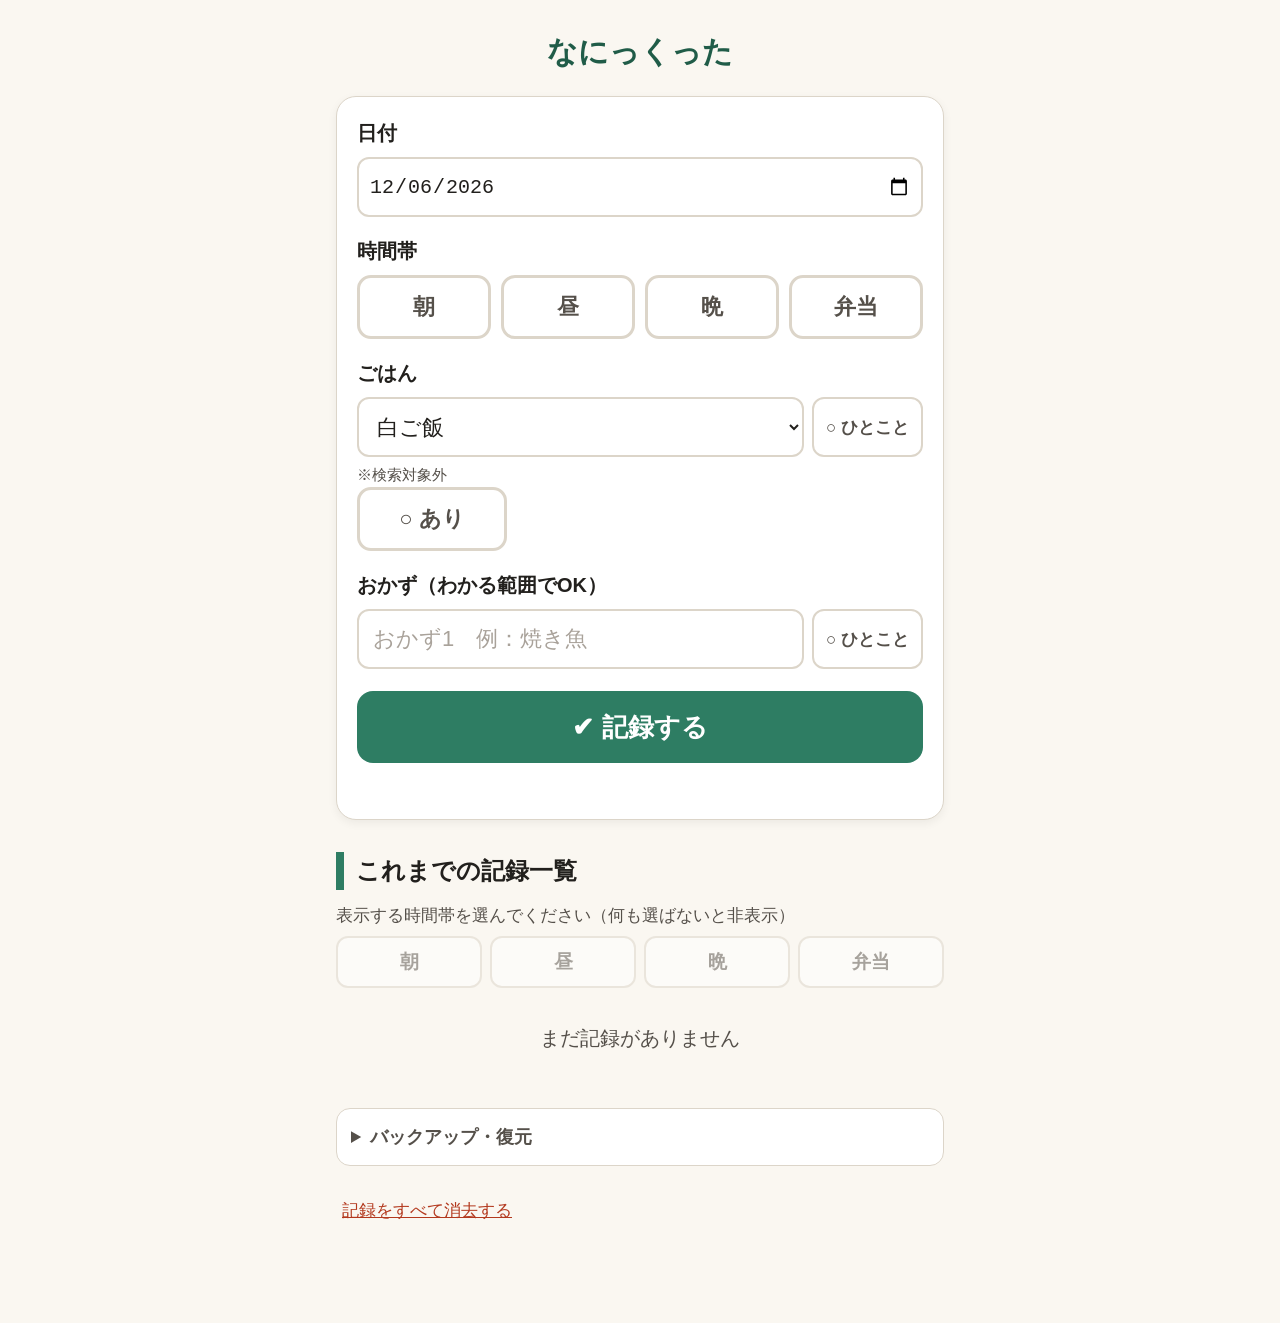
==== nanikutta-v3-complete.html @ 4a0e4718 "Add files via upload" ====
<!DOCTYPE html>
<html lang="ja">
<head>
  <meta charset="UTF-8">
  <meta name="viewport" content="width=device-width, initial-scale=1.0, maximum-scale=1.0, viewport-fit=cover">
  <title>なにっくった</title>
  <meta name="apple-mobile-web-app-capable" content="yes">
  <meta name="mobile-web-app-capable" content="yes">
  <meta name="apple-mobile-web-app-status-bar-style" content="black-translucent">
  <meta name="apple-mobile-web-app-title" content="なにっくった">
  <meta name="theme-color" content="#2E7D63">
  <link rel="apple-touch-icon" href="[data-uri]">
  <style>
:root{
  --bg:#FAF7F1;--ink:#22201D;--ink-soft:#55504A;--card:#FFFFFF;--line:#DCD5C9;--primary:#2E7D63;--primary-dark:#205C48;--danger:#B3391E;--dup-bg:#FFC24D;--dup-ink:#4A3300;
  --asa-bg:#FFE9D2;--asa-ink:#A85B12;--hiru-bg:#DCEFFB;--hiru-ink:#1673A8;--ban-bg:#E7E0F5;--ban-ink:#5A4197;--bento-bg:#E2F3D8;--bento-ink:#3E751F;
}
*{box-sizing:border-box}.hidden{display:none!important}
body{margin:0;background:var(--bg);color:var(--ink);font-family:"BIZ UDGothic","Hiragino Maru Gothic ProN","Yu Gothic","Hiragino Sans",sans-serif;font-size:20px;line-height:1.6;padding-bottom:60px;overflow-x:hidden}
.app{max-width:640px;margin:0 auto;padding:20px 16px 40px}h1{font-size:30px;text-align:center;margin:8px 0 20px;color:var(--primary-dark)}h2{font-size:24px;margin:32px 0 12px;border-left:8px solid var(--primary);padding-left:12px}
.card{background:var(--card);border:1px solid var(--line);border-radius:20px;padding:20px;box-shadow:0 3px 10px rgba(0,0,0,.06)}label{display:block;font-size:20px;font-weight:bold;margin:18px 0 8px}label:first-of-type{margin-top:0}
input[type="date"]{width:100%;max-width:100%;box-sizing:border-box;-webkit-appearance:none;appearance:none;font-size:20px;padding:14px 10px;min-height:60px;border-radius:12px;border:2px solid var(--line);background:#fff;color:var(--ink)}
.period-row,.toggle-row,.filter-row{display:flex;gap:10px}.period-btn,.toggle-btn{flex:1;min-height:64px;font-size:22px;font-weight:bold;border-radius:14px;border:3px solid var(--line);background:#fff;color:var(--ink-soft);cursor:pointer}
.period-btn[data-period="朝"].active{background:var(--asa-bg);border-color:var(--asa-ink);color:var(--asa-ink)}.period-btn[data-period="昼"].active{background:var(--hiru-bg);border-color:var(--hiru-ink);color:var(--hiru-ink)}.period-btn[data-period="晩"].active{background:var(--ban-bg);border-color:var(--ban-ink);color:var(--ban-ink)}.period-btn[data-period="弁当"].active{background:var(--bento-bg);border-color:var(--bento-ink);color:var(--bento-ink)}
.toggle-btn::before{content:"○ "}.toggle-btn.active{background:#DCEEE6;border-color:var(--primary);color:var(--primary-dark)}.toggle-btn.active::before{content:"✔ "}
.dish-entry{margin-bottom:10px}.dish-main-row{display:grid;grid-template-columns:minmax(0,1fr) auto;gap:8px;align-items:start}.item-input{width:100%;font-size:22px;padding:14px;min-height:60px;border-radius:12px;border:2px solid var(--line);margin-bottom:0;background:#fff;color:var(--ink)}.item-input::placeholder{color:#A9A29A}
.comment-toggle{min-height:60px;padding:0 12px;border-radius:12px;border:2px solid var(--line);background:#fff;color:var(--ink-soft);font-size:17px;font-weight:bold;white-space:nowrap;cursor:pointer}.comment-toggle::before{content:"○ "}.comment-toggle.active{background:#EAF5F0;border-color:var(--primary);color:var(--primary-dark)}.comment-toggle.active::before{content:"✔ "}.dish-comment-input{margin-top:8px;background:#FFFDF8;font-size:19px;min-height:54px}
.save-btn{width:100%;min-height:72px;font-size:26px;font-weight:bold;color:#fff;background:var(--primary);border:none;border-radius:16px;margin-top:12px;cursor:pointer}.save-btn:active{background:var(--primary-dark)}.save-btn:disabled{opacity:.7}.error-msg{color:var(--danger);font-size:20px;font-weight:bold;text-align:center;margin-top:10px;min-height:26px}
.storage-warn{background:#FDECEA;border:2px solid var(--danger);color:#7A2712;font-size:18px;font-weight:bold;border-radius:12px;padding:12px 16px;margin-bottom:16px;text-align:center}.record-list{margin-top:12px}.empty-msg{text-align:center;color:var(--ink-soft);font-size:20px;padding:20px}.filter-label{font-size:17px;color:var(--ink-soft);margin:0 0 6px}.filter-row{gap:8px;margin:0 0 14px}.filter-btn{flex:1;min-height:52px;font-size:19px;font-weight:bold;border-radius:12px;border:2px solid var(--line);background:#fff;color:var(--ink-soft);opacity:.5;cursor:pointer}.filter-btn.active{opacity:1}.filter-btn[data-period="朝"].active{background:var(--asa-bg);border-color:var(--asa-ink);color:var(--asa-ink)}.filter-btn[data-period="昼"].active{background:var(--hiru-bg);border-color:var(--hiru-ink);color:var(--hiru-ink)}.filter-btn[data-period="晩"].active{background:var(--ban-bg);border-color:var(--ban-ink);color:var(--ban-ink)}.filter-btn[data-period="弁当"].active{background:var(--bento-bg);border-color:var(--bento-ink);color:var(--bento-ink)}
.day-block{margin-bottom:2px}.more-btn{display:block;width:100%;min-height:54px;font-size:18px;font-weight:bold;color:var(--primary-dark);background:#fff;border:2px dashed var(--primary);border-radius:12px;margin:4px 0 18px;cursor:pointer}.record-card,.history-record{background:var(--card);border:1px solid var(--line);border-radius:16px;padding:16px;margin-bottom:14px}.record-head,.history-date-row{display:flex;align-items:center;justify-content:space-between;margin-bottom:10px;gap:8px}.record-date,.history-date{font-size:21px;font-weight:bold}.record-actions{display:flex;align-items:center;gap:8px}.period-tag{font-size:18px;font-weight:bold;padding:4px 14px;border-radius:999px}.period-tag.朝{background:var(--asa-bg);color:var(--asa-ink)}.period-tag.昼{background:var(--hiru-bg);color:var(--hiru-ink)}.period-tag.晩{background:var(--ban-bg);color:var(--ban-ink)}.period-tag.弁当{background:var(--bento-bg);color:var(--bento-ink)}
.item-chips{display:flex;flex-wrap:wrap;gap:8px;align-items:flex-start}.dish-chip-group{display:flex;flex-direction:column;align-items:flex-start;gap:4px}.chip{font-size:20px;padding:8px 14px;border-radius:10px;background:#F2EEE6;border:1px solid var(--line)}button.chip{color:inherit;font-family:inherit;line-height:inherit;cursor:pointer;text-align:left}button.chip:focus-visible{outline:3px solid var(--primary);outline-offset:2px}.chip.dup{background:var(--dup-bg);color:var(--dup-ink);border-color:#C88A00;font-weight:bold}.dup-badge{display:inline-block;font-size:15px;background:var(--dup-ink);color:#fff;border-radius:6px;padding:1px 6px;margin-left:6px;vertical-align:middle}.dish-inline-comment{font-size:16px;color:var(--ink-soft);max-width:240px;padding-left:4px}.record-comment{margin-top:10px;font-size:18px;color:var(--ink-soft);background:#F2EEE6;border-radius:10px;padding:8px 12px}.legacy-comment{opacity:.8}
.history-record{border-left:5px solid var(--primary)}.history-dish{font-size:24px;font-weight:bold;margin-top:4px}.history-comment{font-size:19px;color:var(--ink-soft);background:#F2EEE6;border-radius:10px;padding:8px 12px;margin-top:8px}.edit-btn,.del-btn{min-height:44px;font-size:17px;border-radius:10px;padding:0 12px;cursor:pointer}.edit-btn{font-weight:bold;color:var(--primary-dark);background:#EAF5F0;border:1px solid var(--primary)}.del-btn{color:var(--ink-soft);background:#fff;border:1px solid var(--line)}
.cancel-edit-link{display:block;text-align:center;margin-top:10px;font-size:18px;color:var(--primary-dark);background:none;border:none;text-decoration:underline;cursor:pointer}.danger-link{display:block;text-align:center;margin-top:32px;font-size:17px;color:var(--danger);background:none;border:none;text-decoration:underline;cursor:pointer}.history-panel{background:#EAF5F0;border:2px solid var(--primary);border-radius:14px;padding:14px;margin-bottom:14px;text-align:center}.history-title{font-size:22px;font-weight:bold;margin-bottom:10px}.back-btn,.tool-btn{min-height:52px;font-size:18px;font-weight:bold;color:var(--primary-dark);background:#fff;border:2px solid var(--primary);border-radius:12px;padding:8px 14px;cursor:pointer}
.data-tools{margin-top:34px;padding:14px;border:1px solid var(--line);border-radius:14px;background:var(--card);color:var(--ink-soft)}.data-tools summary{font-size:18px;font-weight:bold;cursor:pointer}.data-tools p{font-size:16px;margin:10px 0}.data-tool-buttons{display:flex;gap:10px}.data-tool-buttons .tool-btn{flex:1}.visually-hidden{position:absolute;width:1px;height:1px;padding:0;margin:-1px;overflow:hidden;clip:rect(0,0,0,0);white-space:nowrap;border:0}
.toast{position:fixed;left:50%;bottom:40px;transform:translateX(-50%) translateY(20px);background:var(--primary-dark);color:#fff;font-size:26px;font-weight:bold;padding:20px 36px;border-radius:18px;box-shadow:0 6px 20px rgba(0,0,0,.25);opacity:0;pointer-events:none;transition:all .25s ease;z-index:100}.toast.show{opacity:1;transform:translateX(-50%) translateY(0)}.modal-overlay{position:fixed;inset:0;background:rgba(0,0,0,.45);display:flex;align-items:center;justify-content:center;padding:20px;z-index:200}.modal-box{background:#fff;border-radius:20px;padding:28px 24px;max-width:420px;width:100%;text-align:center;box-shadow:0 10px 30px rgba(0,0,0,.3)}.modal-text{font-size:22px;font-weight:bold;margin-bottom:20px}.modal-btns{display:flex;gap:10px}.modal-btn{flex:1;min-height:60px;font-size:21px;font-weight:bold;border-radius:14px;cursor:pointer}.modal-btn.cancel{background:#fff;color:var(--ink-soft);border:2px solid var(--line)}.modal-btn.danger{background:var(--danger);color:#fff;border:none}
@media(max-width:480px){.app{padding-left:12px;padding-right:12px}.record-head{align-items:flex-start}.record-actions{flex-wrap:wrap;justify-content:flex-end}.period-row,.filter-row{gap:6px}.period-btn{min-width:0;font-size:20px}.data-tool-buttons{flex-direction:column}.dish-main-row{grid-template-columns:minmax(0,1fr) 96px}.comment-toggle{font-size:15px;padding:0 8px}}

/* V3 additions */
.select-input{appearance:auto;-webkit-appearance:menulist;background:#fff}.mini-note{font-size:15px;color:var(--ink-soft);margin-top:6px}.miso-row{display:grid;grid-template-columns:150px minmax(0,1fr);gap:8px;align-items:start}.miso-input{margin:0}.rice-entry{margin-bottom:0}
@media(max-width:480px){.miso-row{grid-template-columns:1fr}.miso-row .toggle-btn{width:100%}.mini-note{font-size:14px}}

</style>
</head>
<body>
  <main class="app">
    <h1>なにっくった</h1>
    <div class="storage-warn hidden" id="storageWarn">⚠ この環境では記録を保存できません。ページを開いている間だけ記録が見られます（閉じると消えます）</div>

    <section class="card" id="inputCard">
      <label for="dateInput">日付</label>
      <input type="date" id="dateInput">

      <label>時間帯</label>
      <div class="period-row">
        <button type="button" class="period-btn" data-period="朝">朝</button>
        <button type="button" class="period-btn" data-period="昼">昼</button>
        <button type="button" class="period-btn" data-period="晩">晩</button>
        <button type="button" class="period-btn" data-period="弁当">弁当</button>
      </div>

      <label for="riceSelect">ごはん</label>
      <div class="dish-entry rice-entry">
        <div class="dish-main-row">
          <select id="riceSelect" class="item-input select-input">
            <option value="白ご飯" selected>白ご飯</option>
            <option value="なし">なし</option>
            <option value="チャーハン">チャーハン</option>
            <option value="オムライス">オムライス</option>
            <option value="おかゆ">おかゆ</option>
            <option value="おじや">おじや</option>
            <option value="赤飯">赤飯</option>
          </select>
          <button type="button" class="comment-toggle" id="riceCommentToggle" aria-expanded="false">ひとこと</button>
        </div>
        <input type="text" class="item-input dish-comment-input hidden" id="riceComment" placeholder="ごはんへのひとこと">
      </div>
      <div class="mini-note" id="riceExcludedNote">※検索対象外</div>

      <div class="miso-row">
        <button type="button" class="toggle-btn" id="toggleMiso">あり</button>
        <input type="text" class="item-input miso-input hidden" id="misoIngredients" placeholder="具　例：わかめ、豆腐、ねぎ">
      </div>
      <div class="mini-note hidden" id="misoExcludedNote">※検索対象外</div>

      <label>おかず（わかる範囲でOK）</label>
      <div id="dishInputs">
        <div class="dish-entry" data-index="0">
          <div class="dish-main-row">
            <input type="text" class="item-input dish-name-input" id="dish0" placeholder="おかず1　例：焼き魚">
            <button type="button" class="comment-toggle" data-index="0" aria-expanded="false">ひとこと</button>
          </div>
          <input type="text" class="item-input dish-comment-input hidden" id="dishComment0" placeholder="この料理へのひとこと">
        </div>
        <div class="dish-entry hidden" data-index="1"><div class="dish-main-row"><input type="text" class="item-input dish-name-input" id="dish1" placeholder="おかず2"><button type="button" class="comment-toggle" data-index="1" aria-expanded="false">ひとこと</button></div><input type="text" class="item-input dish-comment-input hidden" id="dishComment1" placeholder="この料理へのひとこと"></div>
        <div class="dish-entry hidden" data-index="2"><div class="dish-main-row"><input type="text" class="item-input dish-name-input" id="dish2" placeholder="おかず3"><button type="button" class="comment-toggle" data-index="2" aria-expanded="false">ひとこと</button></div><input type="text" class="item-input dish-comment-input hidden" id="dishComment2" placeholder="この料理へのひとこと"></div>
        <div class="dish-entry hidden" data-index="3"><div class="dish-main-row"><input type="text" class="item-input dish-name-input" id="dish3" placeholder="おかず4"><button type="button" class="comment-toggle" data-index="3" aria-expanded="false">ひとこと</button></div><input type="text" class="item-input dish-comment-input hidden" id="dishComment3" placeholder="この料理へのひとこと"></div>
        <div class="dish-entry hidden" data-index="4"><div class="dish-main-row"><input type="text" class="item-input dish-name-input" id="dish4" placeholder="おかず5"><button type="button" class="comment-toggle" data-index="4" aria-expanded="false">ひとこと</button></div><input type="text" class="item-input dish-comment-input hidden" id="dishComment4" placeholder="この料理へのひとこと"></div>
      </div>

      <button type="button" class="save-btn" id="saveBtn">✔ 記録する</button>
      <div class="error-msg" id="errorMsg" role="alert"></div>
      <button type="button" class="cancel-edit-link hidden" id="cancelEditBtn">編集をやめる（新しい記録に戻る）</button>
    </section>

    <h2>これまでの記録一覧</h2>
    <div class="filter-label" id="filterLabel">表示する時間帯を選んでください（何も選ばないと非表示）</div>
    <div class="filter-row" id="filterRow">
      <button type="button" class="filter-btn" data-period="朝">朝</button>
      <button type="button" class="filter-btn" data-period="昼">昼</button>
      <button type="button" class="filter-btn" data-period="晩">晩</button>
      <button type="button" class="filter-btn" data-period="弁当">弁当</button>
    </div>

    <section class="history-panel hidden" id="historyPanel" aria-live="polite">
      <div class="history-title" id="historyTitle"></div>
      <button type="button" class="back-btn" id="backToListBtn">← 通常の一覧に戻る</button>
    </section>
    <div class="record-list" id="recordList"><div class="empty-msg">読み込み中…</div></div>

    <details class="data-tools">
      <summary>バックアップ・復元</summary>
      <p>記録をファイルに保存したり、保存したファイルから戻したりできます。</p>
      <div class="data-tool-buttons">
        <button type="button" class="tool-btn" id="backupBtn">バックアップを書き出す</button>
        <button type="button" class="tool-btn" id="restoreBtn">バックアップから復元</button>
      </div>
      <input type="file" id="restoreFileInput" accept="application/json,.json" class="visually-hidden">
    </details>
    <button type="button" class="danger-link" id="clearAllBtn">記録をすべて消去する</button>
  </main>

  <div class="toast" id="toast" role="status">✔ 記録しました！</div>
  <div class="modal-overlay hidden" id="deleteModal" role="dialog" aria-modal="true" aria-labelledby="modalText">
    <div class="modal-box">
      <div class="modal-text" id="modalText">この記録を削除しますか？</div>
      <div class="modal-btns"><button type="button" class="modal-btn cancel" id="modalCancelBtn">キャンセル</button><button type="button" class="modal-btn danger" id="modalDeleteBtn">削除する</button></div>
    </div>
  </div>
  <script>
const STORAGE_KEY="meal-records-v3";
const LEGACY_STORAGE_KEY="meal-records-v1";
const PERIODS=["朝","昼","晩","弁当"],ORDER=Object.fromEntries(PERIODS.map((x,i)=>[x,i])),WEEKDAYS=["日","月","火","水","木","金","土"];
const RICE_OPTIONS=["白ご飯","なし","チャーハン","オムライス","おかゆ","おじや","赤飯"];
let records=[],selectedPeriod=null,activeFilterPeriods=new Set(),showAll=false,editingId=null,historyDish=null,pendingAction=null,pendingDeleteId=null,pendingRestoreRecords=null,storageAvailable=true,toastTimer;
const $=id=>document.getElementById(id);
const dateInput=$("dateInput"),riceSelect=$("riceSelect"),riceCommentToggle=$("riceCommentToggle"),riceComment=$("riceComment"),riceExcludedNote=$("riceExcludedNote"),toggleMiso=$("toggleMiso"),misoIngredients=$("misoIngredients"),misoExcludedNote=$("misoExcludedNote"),recordListEl=$("recordList"),errorMsg=$("errorMsg"),toast=$("toast"),storageWarn=$("storageWarn"),saveBtn=$("saveBtn"),cancelEditBtn=$("cancelEditBtn"),deleteModal=$("deleteModal"),modalText=$("modalText"),modalCancelBtn=$("modalCancelBtn"),modalDeleteBtn=$("modalDeleteBtn"),historyPanel=$("historyPanel"),historyTitle=$("historyTitle"),filterLabel=$("filterLabel"),filterRow=$("filterRow"),restoreFileInput=$("restoreFileInput");
function todayStr(){const d=new Date();return [d.getFullYear(),String(d.getMonth()+1).padStart(2,"0"),String(d.getDate()).padStart(2,"0")].join("-")}
function parseDate(s){const [y,m,d]=String(s).split("-").map(Number);return new Date(y,m-1,d)}
function formatDateJP(s){const d=parseDate(s);return `${d.getFullYear()}年${d.getMonth()+1}月${d.getDate()}日（${WEEKDAYS[d.getDay()]}）`}
function esc(v){return String(v).replace(/[&<>"']/g,c=>({"&":"&amp;","<":"&lt;",">":"&gt;",'"':"&quot;","'":"&#39;"}[c]))}
const ALIAS_GROUPS=[["玉子焼き","卵焼き","たまご焼き","玉子やき","卵やき","たまごやき"],["唐揚げ","から揚げ","からあげ"]];
function baseName(v){return String(v).normalize("NFKC").toLowerCase().replace(/[\s　・･]/g,"").replace(/[〜～]/g,"ー")}
const ALIASES=new Map();ALIAS_GROUPS.forEach((g,i)=>g.forEach(x=>ALIASES.set(baseName(x),`alias:${i}`)));
function normalizeDish(v){const n=baseName(v);return ALIASES.get(n)||`text:${n}`}
function isMatch(a,b){const x=normalizeDish(a),y=normalizeDish(b);return x!=="text:"&&x===y}
function createId(){let id=Date.now();while(records.some(r=>String(r.id)===String(id)))id++;return id}
function migrateV3(r){
 if(!r||typeof r!=="object"||!/^\d{4}-\d{2}-\d{2}$/.test(String(r.date))||!PERIODS.includes(r.period))return null;
 const dishes=Array.from({length:5},(_,i)=>Array.isArray(r.dishes)&&typeof r.dishes[i]==="string"?r.dishes[i]:"");
 const dishComments=Array.from({length:5},(_,i)=>Array.isArray(r.dishComments)&&typeof r.dishComments[i]==="string"?r.dishComments[i]:"");
 const rice=RICE_OPTIONS.includes(r.rice)?r.rice:"白ご飯";
 return {id:["number","string"].includes(typeof r.id)?r.id:createId(),date:r.date,period:r.period,rice,riceComment:typeof r.riceComment==="string"?r.riceComment:"",miso:Boolean(r.miso),misoIngredients:typeof r.misoIngredients==="string"?r.misoIngredients:"",dishes,dishComments};
}
function migrateLegacy(r){
 if(!r||typeof r!=="object"||!/^\d{4}-\d{2}-\d{2}$/.test(String(r.date))||!PERIODS.includes(r.period)||!Array.isArray(r.items))return null;
 return {id:["number","string"].includes(typeof r.id)?r.id:createId(),date:r.date,period:r.period,rice:r.items[0]?"白ご飯":"白ご飯",riceComment:"",miso:Boolean(r.items[1]),misoIngredients:"",dishes:Array.from({length:5},(_,i)=>typeof r.items[i+2]==="string"?r.items[i+2]:""),dishComments:Array(5).fill("")};
}
function validateRecords(v){if(!Array.isArray(v))throw new Error("invalid records");return v.map(migrateV3).filter(Boolean)}
function persist(){if(!storageAvailable)return true;try{localStorage.setItem(STORAGE_KEY,JSON.stringify(records));return true}catch(e){console.warn(e);storageAvailable=false;storageWarn.classList.remove("hidden");return true}}
function load(){
 try{
   const raw=localStorage.getItem(STORAGE_KEY);
   if(raw){records=validateRecords(JSON.parse(raw));}
   else{
     const legacy=localStorage.getItem(LEGACY_STORAGE_KEY);
     records=legacy?JSON.parse(legacy).map(migrateLegacy).filter(Boolean):[];
     if(records.length)persist();
   }
 }catch(e){console.warn(e);records=[];storageAvailable=false;storageWarn.classList.remove("hidden")}
 renderList();
}
function showToast(msg){clearTimeout(toastTimer);toast.textContent=msg;toast.classList.add("show");toastTimer=setTimeout(()=>toast.classList.remove("show"),1800)}
function beep(){try{const C=window.AudioContext||window.webkitAudioContext,c=new C(),o=c.createOscillator(),g=c.createGain();o.frequency.value=880;g.gain.setValueAtTime(.15,c.currentTime);g.gain.exponentialRampToValueAtTime(.001,c.currentTime+.35);o.connect(g);g.connect(c.destination);o.start();o.stop(c.currentTime+.35)}catch(_){}}
function range(){const today=parseDate(todayStr()),cutoff=new Date(today);cutoff.setDate(cutoff.getDate()-29);return{today,cutoff}}
function searchableEntries(r){
 const out=[];
 if(r.rice!=="白ご飯"&&r.rice!=="なし")out.push({key:`${r.id}-rice`,name:r.rice,comment:r.riceComment||"",type:"rice"});
 r.dishes.forEach((name,i)=>{if(name?.trim())out.push({key:`${r.id}-dish-${i}`,name,comment:r.dishComments?.[i]||"",type:"dish",index:i})});
 return out;
}
function highlightKeys(){
 const {today,cutoff}=range(),pool=[];
 records.forEach(r=>{const d=parseDate(r.date);if(!activeFilterPeriods.has(r.period)||d<cutoff||d>today)return;pool.push(...searchableEntries(r))});
 const counts=new Map();pool.forEach(x=>counts.set(normalizeDish(x.name),(counts.get(normalizeDish(x.name))||0)+1));
 return new Set(pool.filter(x=>counts.get(normalizeDish(x.name))>1).map(x=>x.key));
}
function clickableChip(name,key,comment,highlights){
 const dup=highlights.has(key),cls=`chip${dup?" dup":""}`,badge=dup?'<span class="dup-badge">重複</span>':"";
 return `<div class="dish-chip-group"><button type="button" class="${cls}" data-dish="${esc(name)}" aria-label="${esc(name)}の履歴を見る">${esc(name)}${badge}</button>${comment?.trim()?`<div class="dish-inline-comment">💬 ${esc(comment)}</div>`:""}</div>`;
}
function card(r,highlights){
 let chips="";
 if(r.rice==="白ご飯")chips+=`<span class="chip">白ご飯</span>`;else if(r.rice!=="なし")chips+=clickableChip(r.rice,`${r.id}-rice`,r.riceComment,highlights);
 if(r.miso)chips+=`<span class="chip">みそ汁${r.misoIngredients?.trim()?`（${esc(r.misoIngredients)}）`:""}</span>`;
 r.dishes.forEach((name,i)=>{if(name?.trim())chips+=clickableChip(name,`${r.id}-dish-${i}`,r.dishComments?.[i]||"",highlights)});
 return `<article class="record-card"><div class="record-head"><div class="record-date">${formatDateJP(r.date)}</div><div class="record-actions"><span class="period-tag ${r.period}">${r.period}</span><button type="button" class="edit-btn" data-id="${esc(r.id)}">編集</button><button type="button" class="del-btn" data-id="${esc(r.id)}">削除</button></div></div><div class="item-chips">${chips}</div></article>`;
}
function historyOccurrences(dish){
 const out=[];
 records.forEach(r=>searchableEntries(r).forEach(x=>{if(isMatch(x.name,dish))out.push({date:r.date,period:r.period,dish:x.name,comment:x.comment})}));
 return out.sort((a,b)=>b.date.localeCompare(a.date)||ORDER[a.period]-ORDER[b.period]);
}
function renderHistory(){const list=historyOccurrences(historyDish);historyTitle.textContent=`「${historyDish}」の全期間の履歴（${list.length}件）`;recordListEl.innerHTML=list.length?list.map(x=>`<article class="history-record"><div class="history-date-row"><span class="history-date">${formatDateJP(x.date)}</span><span class="period-tag ${x.period}">${x.period}</span></div><div class="history-dish">${esc(x.dish)}</div>${x.comment?.trim()?`<div class="history-comment">💬 ${esc(x.comment)}</div>`:""}</article>`).join(""):'<div class="empty-msg">この料理の履歴はありません</div>'}
function renderNormal(){
 if(!records.length){recordListEl.innerHTML='<div class="empty-msg">まだ記録がありません</div>';return}
 if(!activeFilterPeriods.size){recordListEl.innerHTML='<div class="empty-msg">上の「朝・昼・晩・弁当」から見たい時間帯を選んでください</div>';return}
 const {today,cutoff}=range(),filtered=records.filter(r=>activeFilterPeriods.has(r.period)),dates=[...new Set(filtered.map(r=>r.date))].sort((a,b)=>b.localeCompare(a)),shown=showAll?dates:dates.filter(s=>{const d=parseDate(s);return d>=cutoff&&d<=today}),more=!showAll&&dates.some(s=>parseDate(s)<cutoff),keys=highlightKeys();
 let html=shown.length?shown.map(date=>`<div class="day-block">${filtered.filter(r=>r.date===date).sort((a,b)=>ORDER[a.period]-ORDER[b.period]).map(r=>card(r,keys)).join("")}</div>`).join(""):'<div class="empty-msg">選んだ時間帯の記録がありません</div>';
 if(more)html+='<button type="button" class="more-btn" id="showAllBtn">＋もっと見る（全部表示）</button>';recordListEl.innerHTML=html;
}
function renderList(){historyDish?renderHistory():renderNormal()}
function enterHistory(dish){historyDish=dish;historyPanel.classList.remove("hidden");filterLabel.classList.add("hidden");filterRow.classList.add("hidden");renderList();historyPanel.scrollIntoView({behavior:"smooth",block:"start"})}
function leaveHistory(){historyDish=null;historyPanel.classList.add("hidden");filterLabel.classList.remove("hidden");filterRow.classList.remove("hidden");renderList()}
function setCommentOpen(i,open){const btn=document.querySelector(`.comment-toggle[data-index="${i}"]`),input=$("dishComment"+i);if(!btn||!input)return;btn.classList.toggle("active",open);btn.setAttribute("aria-expanded",String(open));input.classList.toggle("hidden",!open)}
function setRiceCommentOpen(open){riceCommentToggle.classList.toggle("active",open);riceCommentToggle.setAttribute("aria-expanded",String(open));riceComment.classList.toggle("hidden",!open)}
function updateDishVisibility(){let highest=-1;for(let i=0;i<5;i++)if($("dish"+i).value.trim()||$("dishComment"+i).value.trim())highest=i;const showThrough=highest<0?0:Math.min(4,highest+1);for(let i=0;i<5;i++){const entry=document.querySelector(`.dish-entry[data-index="${i}"]`);const show=i<=showThrough;entry.classList.toggle("hidden",!show);if(!show&&!$("dish"+i).value.trim()&&!$("dishComment"+i).value.trim())setCommentOpen(i,false)}}
function resetDishInputs(){for(let i=0;i<5;i++){$("dish"+i).value="";$("dishComment"+i).value="";setCommentOpen(i,false)}updateDishVisibility()}
document.querySelectorAll(".period-btn").forEach(b=>b.addEventListener("click",()=>{document.querySelectorAll(".period-btn").forEach(x=>x.classList.remove("active"));b.classList.add("active");selectedPeriod=b.dataset.period}));
document.querySelectorAll(".filter-btn").forEach(b=>b.addEventListener("click",()=>{const p=b.dataset.period;activeFilterPeriods.has(p)?(activeFilterPeriods.delete(p),b.classList.remove("active")):(activeFilterPeriods.add(p),b.classList.add("active"));showAll=false;renderList()}));
toggleMiso.addEventListener("click",()=>{toggleMiso.classList.toggle("active");const on=toggleMiso.classList.contains("active");misoIngredients.classList.toggle("hidden",!on);misoExcludedNote.classList.toggle("hidden",!on);if(on)misoIngredients.focus();else misoIngredients.value=""});
riceSelect.addEventListener("change",()=>riceExcludedNote.classList.toggle("hidden",riceSelect.value!=="白ご飯"));
riceCommentToggle.addEventListener("click",()=>{const open=riceCommentToggle.getAttribute("aria-expanded")!=="true";setRiceCommentOpen(open);if(open)riceComment.focus()});
document.querySelectorAll(".dish-name-input,.dish-comment-input").forEach(el=>el.addEventListener("input",updateDishVisibility));
document.querySelectorAll('.comment-toggle[data-index]').forEach(btn=>btn.addEventListener("click",()=>{const i=Number(btn.dataset.index),open=btn.getAttribute("aria-expanded")!=="true";setCommentOpen(i,open);if(open)$("dishComment"+i).focus()}));
recordListEl.addEventListener("click",e=>{const del=e.target.closest(".del-btn");if(del){openModal("record",del.dataset.id);return}const edit=e.target.closest(".edit-btn");if(edit){const r=records.find(x=>String(x.id)===edit.dataset.id);if(r)startEdit(r);return}const dish=e.target.closest("button.chip[data-dish]");if(dish){enterHistory(dish.dataset.dish);return}if(e.target.closest("#showAllBtn")){showAll=true;renderList()}});
$("backToListBtn").addEventListener("click",leaveHistory);
function startEdit(r){
 editingId=r.id;dateInput.value=r.date;document.querySelectorAll(".period-btn").forEach(b=>b.classList.remove("active"));const b=document.querySelector(`.period-btn[data-period="${r.period}"]`);if(b)b.classList.add("active");selectedPeriod=r.period;
 riceSelect.value=RICE_OPTIONS.includes(r.rice)?r.rice:"白ご飯";riceComment.value=r.riceComment||"";setRiceCommentOpen(Boolean(r.riceComment?.trim()));
 toggleMiso.classList.toggle("active",Boolean(r.miso));misoIngredients.value=r.misoIngredients||"";misoIngredients.classList.toggle("hidden",!r.miso);misoExcludedNote.classList.toggle("hidden",!r.miso);riceExcludedNote.classList.toggle("hidden",riceSelect.value!=="白ご飯");
 for(let i=0;i<5;i++){$("dish"+i).value=r.dishes[i]||"";$("dishComment"+i).value=r.dishComments?.[i]||"";setCommentOpen(i,Boolean($("dishComment"+i).value.trim()))}
 updateDishVisibility();saveBtn.textContent="✔ 変更を保存";cancelEditBtn.classList.remove("hidden");errorMsg.textContent="";$("inputCard").scrollIntoView({behavior:"smooth",block:"start"});
}
function endEdit(){editingId=null;saveBtn.textContent="✔ 記録する";cancelEditBtn.classList.add("hidden")}
function resetForm(){dateInput.value=todayStr();document.querySelectorAll(".period-btn").forEach(b=>b.classList.remove("active"));selectedPeriod=null;riceSelect.value="白ご飯";riceComment.value="";setRiceCommentOpen(false);toggleMiso.classList.remove("active");misoIngredients.value="";misoIngredients.classList.add("hidden");misoExcludedNote.classList.add("hidden");riceExcludedNote.classList.remove("hidden");resetDishInputs()}
cancelEditBtn.addEventListener("click",()=>{endEdit();resetForm();errorMsg.textContent=""});
saveBtn.addEventListener("click",()=>{
 errorMsg.textContent="";if(!dateInput.value){errorMsg.textContent="日付を選んでください";return}if(!selectedPeriod){errorMsg.textContent="「朝」「昼」「晩」「弁当」を選んでください";return}
 const dishes=Array.from({length:5},(_,i)=>$("dish"+i).value.trim()),dishComments=Array.from({length:5},(_,i)=>$("dishComment"+i).value.trim());
 for(let i=0;i<5;i++){if(dishComments[i]&&!dishes[i]){errorMsg.textContent=`おかず${i+1}の料理名を入力してください`;return}}
 const rice=riceSelect.value,riceCommentValue=riceComment.value.trim(),miso=toggleMiso.classList.contains("active"),misoIngredientsValue=miso?misoIngredients.value.trim():"";
 const wasEditing=editingId!==null,r={id:wasEditing?editingId:createId(),date:dateInput.value,period:selectedPeriod,rice,riceComment:riceCommentValue,miso,misoIngredients:misoIngredientsValue,dishes,dishComments};
 if(wasEditing){const i=records.findIndex(x=>String(x.id)===String(editingId));if(i<0){errorMsg.textContent="編集対象の記録が見つかりませんでした";return}records[i]=r}else records.push(r);
 saveBtn.disabled=true;saveBtn.textContent="保存中…";persist();saveBtn.disabled=false;endEdit();resetForm();renderList();beep();showToast(wasEditing?"✔ 変更しました！":"✔ 記録しました！");
});
function openModal(action,id=null){pendingAction=action;pendingDeleteId=id;modalText.textContent=action==="clearAll"?"すべての記録を消去しますか？（元に戻せません）":action==="restore"?"現在の記録を、選んだバックアップの内容で置き換えますか？":"この記録を削除しますか？";modalDeleteBtn.textContent=action==="restore"?"復元する":"削除する";deleteModal.classList.remove("hidden");modalCancelBtn.focus()}
function closeModal(){pendingAction=null;pendingDeleteId=null;pendingRestoreRecords=null;deleteModal.classList.add("hidden");modalDeleteBtn.textContent="削除する"}
modalCancelBtn.addEventListener("click",closeModal);deleteModal.addEventListener("click",e=>{if(e.target===deleteModal)closeModal()});
modalDeleteBtn.addEventListener("click",()=>{let msg="";if(pendingAction==="clearAll"){records=[];endEdit();resetForm();historyDish=null;msg="記録をすべて消去しました"}else if(pendingAction==="record"){const id=pendingDeleteId;records=records.filter(r=>String(r.id)!==String(id));if(String(editingId)===String(id)){endEdit();resetForm()}msg="記録を削除しました"}else if(pendingAction==="restore"&&pendingRestoreRecords){records=pendingRestoreRecords;endEdit();resetForm();historyDish=null;msg="バックアップを復元しました"}pendingAction=null;pendingDeleteId=null;pendingRestoreRecords=null;deleteModal.classList.add("hidden");modalDeleteBtn.textContent="削除する";historyPanel.classList.add("hidden");filterLabel.classList.remove("hidden");filterRow.classList.remove("hidden");persist();renderList();if(msg)showToast(msg)});
$("clearAllBtn").addEventListener("click",()=>openModal("clearAll"));
$("backupBtn").addEventListener("click",()=>{const data={app:"なにっくった",version:3,exportedAt:new Date().toISOString(),storageKey:STORAGE_KEY,records},blob=new Blob([JSON.stringify(data,null,2)],{type:"application/json"}),url=URL.createObjectURL(blob),a=document.createElement("a");a.href=url;a.download=`nanikutta-v3-backup-${todayStr()}.json`;document.body.appendChild(a);a.click();a.remove();setTimeout(()=>URL.revokeObjectURL(url),1000);showToast("バックアップを書き出しました")});
$("restoreBtn").addEventListener("click",()=>{restoreFileInput.value="";restoreFileInput.click()});
restoreFileInput.addEventListener("change",async()=>{const file=restoreFileInput.files?.[0];if(!file)return;try{const parsed=JSON.parse(await file.text()),source=Array.isArray(parsed)?parsed:parsed.records;pendingRestoreRecords=validateRecords(source);openModal("restore")}catch(e){console.warn(e);pendingRestoreRecords=null;errorMsg.textContent="バックアップファイルを読み込めませんでした";$("inputCard").scrollIntoView({behavior:"smooth",block:"start"})}});
document.addEventListener("keydown",e=>{if(e.key==="Escape"&&!deleteModal.classList.contains("hidden"))closeModal()});
dateInput.value=todayStr();updateDishVisibility();load();
window.NanikuttaV3=Object.freeze({normalizeDish,isMatch,validateRecords,getRecords:()=>records.map(r=>({...r,dishes:[...r.dishes],dishComments:[...r.dishComments]}))});

</script>
</body>
</html>
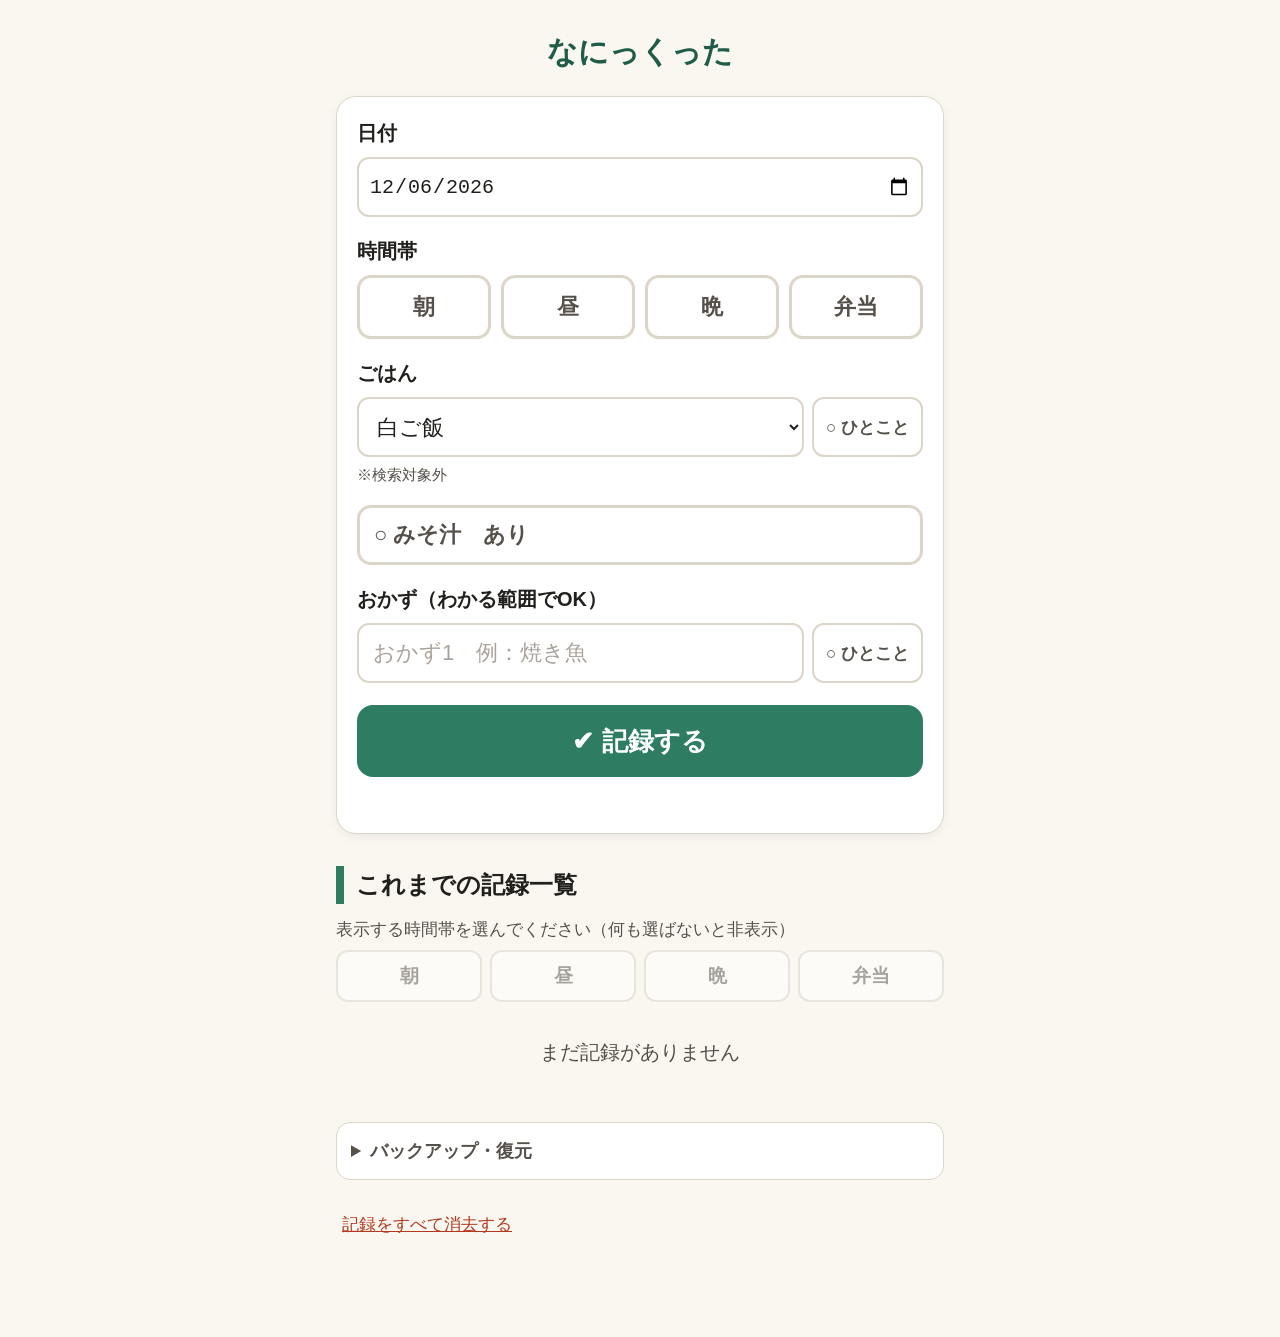
==== commit 1edc426f: "Add files via upload" ====
--- a/nanikutta-v3-complete.html
+++ b/nanikutta-v3-complete.html
@@ -36,8 +36,8 @@
 @media(max-width:480px){.app{padding-left:12px;padding-right:12px}.record-head{align-items:flex-start}.record-actions{flex-wrap:wrap;justify-content:flex-end}.period-row,.filter-row{gap:6px}.period-btn{min-width:0;font-size:20px}.data-tool-buttons{flex-direction:column}.dish-main-row{grid-template-columns:minmax(0,1fr) 96px}.comment-toggle{font-size:15px;padding:0 8px}}
 
 /* V3 additions */
-.select-input{appearance:auto;-webkit-appearance:menulist;background:#fff}.mini-note{font-size:15px;color:var(--ink-soft);margin-top:6px}.miso-row{display:grid;grid-template-columns:150px minmax(0,1fr);gap:8px;align-items:start}.miso-input{margin:0}.rice-entry{margin-bottom:0}
-@media(max-width:480px){.miso-row{grid-template-columns:1fr}.miso-row .toggle-btn{width:100%}.mini-note{font-size:14px}}
+.select-input{appearance:auto;-webkit-appearance:menulist;background:#fff}.mini-note{font-size:15px;color:var(--ink-soft);margin-top:6px}.miso-row{margin-top:18px}.miso-row .toggle-btn{width:100%;min-height:60px;text-align:left;padding-left:14px}.miso-input{margin:8px 0 0}.rice-entry{margin-bottom:0}
+@media(max-width:480px){.mini-note{font-size:14px}}
 
 </style>
 </head>
@@ -77,7 +77,7 @@
       <div class="mini-note" id="riceExcludedNote">※検索対象外</div>
 
       <div class="miso-row">
-        <button type="button" class="toggle-btn" id="toggleMiso">あり</button>
+        <button type="button" class="toggle-btn" id="toggleMiso">みそ汁　あり</button>
         <input type="text" class="item-input miso-input hidden" id="misoIngredients" placeholder="具　例：わかめ、豆腐、ねぎ">
       </div>
       <div class="mini-note hidden" id="misoExcludedNote">※検索対象外</div>
